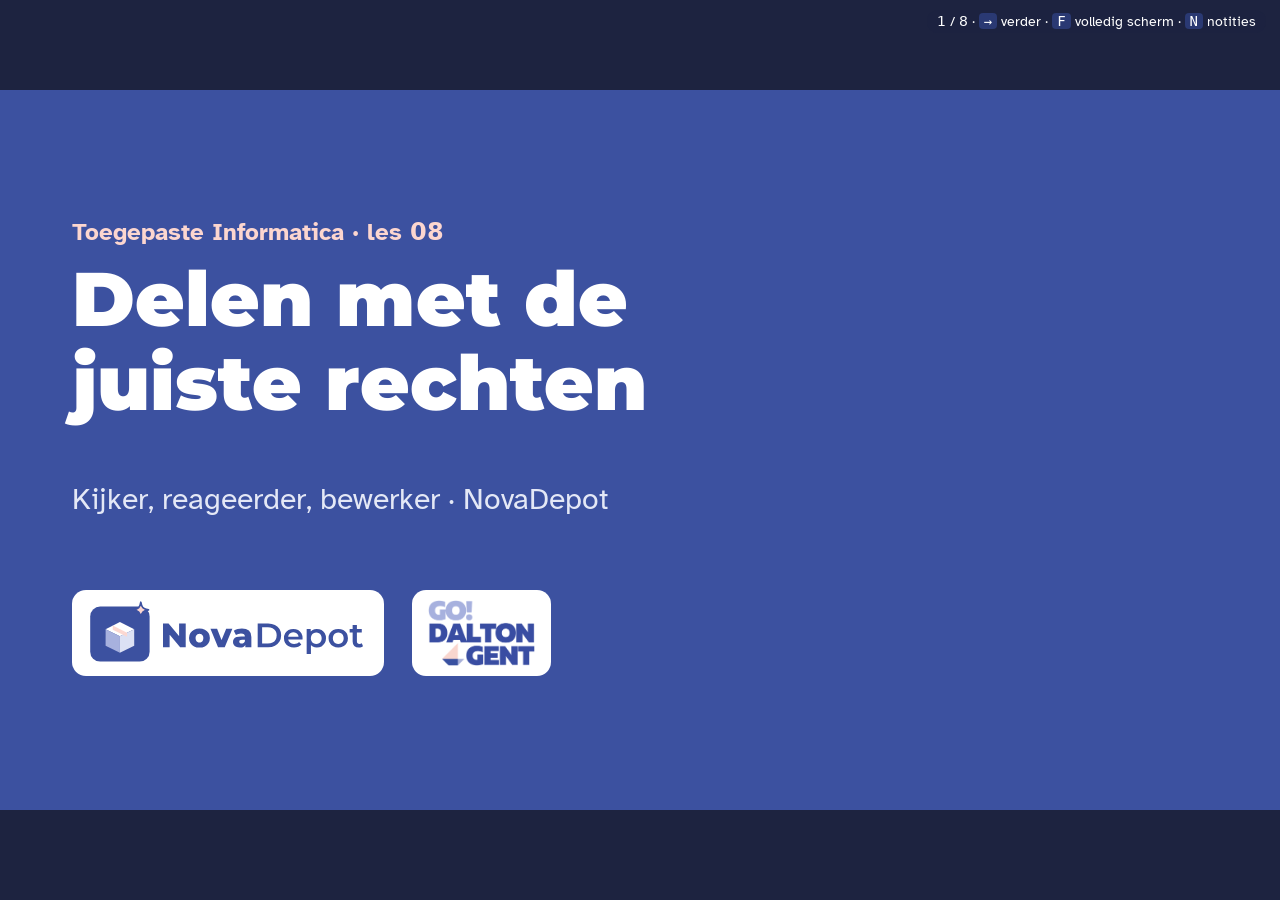
==== presentatie.html @ 06e73422 "Les 08 ORLO: Delen met de juiste rechten (tweede versie) Duo-test in zes stappen (klaarzetten, kijke" ====
<!DOCTYPE html>
<html lang="nl-BE">
<head>
  <meta charset="UTF-8">
  <meta name="viewport" content="width=device-width, initial-scale=1">
  <title>Delen met de juiste rechten · dia's · NovaDepot</title>
  <link rel="icon" href="assets/novadepot-icon.svg" type="image/svg+xml">
  <link rel="stylesheet" href="css/slides.css">
  <style>
    .mono { font-family: "Courier New", monospace; font-size: 25px; font-weight: 700; }
    .qhead { font-size: 30px; font-weight: 700; margin: 0 0 6px; }
    .qcol .opt { font-size: 25px; padding: 8px 16px; font-family: Arial, sans-serif; }
    .qcol .opt .n { width: 46px; height: 46px; font-size: 24px; font-family: "Montserrat", Arial, sans-serif; }
    .steps2 { columns: 2; column-gap: 40px; margin: 0; }
    .steps2 li { font-size: 25px; margin-bottom: 6px; break-inside: avoid; }
    .klok { font-size: 22px; color: #4D5573; }
    .compact .two { flex: 0 0 auto; }
    .compact .panel p { margin-bottom: 10px; }
    .compact .panel p:last-child { margin-bottom: 0; }
    .steps1 { margin: 0; padding-left: 1.2em; }
    .steps1 li { font-size: 27px; margin-bottom: 14px; }
    .steps1 li:last-child { margin-bottom: 0; }
    /* Drie rollen (dia 4) */
    .rollen { display: grid; grid-template-columns: repeat(3, 1fr); gap: 24px; margin-top: 4px; }
    .rol { background: #fff; border: 2px solid #D6D5CB; border-radius: 16px; padding: 22px 24px; min-height: 210px; }
    .rol b { display: block; font-family: "Montserrat", Arial, sans-serif; font-size: 32px; color: var(--navy-deep); margin-bottom: 4px; }
    .rol .vraag { font-size: 22px !important; color: var(--muted); margin: 0 0 12px; }
    .rol .mag { font-size: 27px !important; font-weight: 700; color: var(--ok); margin: 0; }
    /* De tabel met de rollen (dia 8) */
    .rechten { width: 100%; border-collapse: collapse; background: #fff; border: 4px solid var(--navy); }
    .rechten th, .rechten td { font-size: 27px; padding: 10px 18px; border-bottom: 2px solid var(--peri-soft); text-align: center; }
    .rechten th:first-child, .rechten td:first-child { text-align: left; }
    .rechten thead th { background: var(--peri-soft); color: var(--navy-deep); }
    .rechten .a { display: none; font-weight: 700; }
    .rechten .a.ja { color: var(--ok); }
    .rechten .a.nee { color: var(--warn); }
    .rechten .q { color: var(--muted); }
    .slide.revealed .rechten .a { display: inline; }
    .slide.revealed .rechten .q { display: none; }
  </style>
</head>
<body>
<div class="hud"><span id="counter"></span> · <kbd>→</kbd> verder · <kbd>F</kbd> volledig scherm · <kbd>N</kbd> notities</div>
<div class="deck"><div class="stage">

<!-- 1 -->
<section class="slide title">
  <p class="kicker" style="color:var(--blush)">Toegepaste Informatica · les 08</p>
  <h1>Delen met de<br>juiste rechten</h1>
  <p>Kijker, reageerder, bewerker · NovaDepot</p>
  <div class="logos"><img src="assets/novadepot-logo.svg" alt="NovaDepot"><img src="assets/dalton-gent-logo.png" alt="GO! Dalton Gent"></div>
  <template class="note"><p><strong>Lesstart (0–1').</strong> Laat de computers opstarten en aanmelden terwijl deze dia op het bord staat. Ga verder zodra de meesten aangemeld zijn.</p></template>
</section>

<!-- 2 -->
<section class="slide" data-answer>
  <p class="kicker">Lesstart · 3 minuten</p>
  <h2>Weet je het nog?</h2>
  <div class="qcol">
    <p class="qhead">Welke naam hoort in het klassement van de facturen?</p>
    <div class="opts">
      <div class="opt"><span class="n">A</span>05-10-2026 Factuur - Zuivelhoeve De Melkkan.docx</div>
      <div class="opt right"><span class="n">B</span>2026-0409 Factuur - Zuivelhoeve De Melkkan.docx</div>
      <div class="opt"><span class="n">C</span>Factuur - Zuivelhoeve De Melkkan 2026-0409.docx</div>
    </div>
  </div>
  <p class="answer">Het factuurnummer vooraan, dan de naam van les 06. Vandaag: wie mag in jouw documenten kijken?</p>
  <template class="note">
    <p><strong>Lesstart (3'), ophalen uit les 07.</strong> Iedereen antwoordt tegelijk met vingers: 1, 2 of 3 vingers voor A, B of C. Druk daarna op → voor het antwoord.</p>
    <p>Wie A kiest: <em>"Dat is de datum van de factuur. Wat was de sleutel bij facturen?"</em> Wie C kiest: <em>"Waar moet de sleutel staan, zodat Drive de volgorde maakt?"</em></p>
    <p>Begin met wat in deel 3 van les 07 het vaakst misliep, als dat iets anders was.</p>
  </template>
</section>

<!-- 3 -->
<section class="slide">
  <p class="kicker">Ik doe · dia 1 van 4</p>
  <h2>Wat kan je straks?</h2>
  <ul class="rules">
    <li>Je deelt een document als <strong>kijker</strong>, <strong>reageerder</strong> of <strong>bewerker</strong>.</li>
    <li>Je kiest de rol die iemand nodig heeft: <strong>zo weinig als nodig</strong>.</li>
    <li>Je zet een <strong>vorige versie</strong> terug als iemand iets wist.</li>
    <li>Je deelt je map NovaDepot met je leraar.</li>
  </ul>
  <p class="klok" style="margin-top:6px">Ik leg 6 minuten uit. Daarna test je met je buur, met de lespagina.</p>
  <template class="note"><p><strong>Ik doe, 0'30".</strong> Lesdoel voorlezen, niet toelichten. Zeg dat ze vandaag in duo werken: elk deelt de eigen Leveringsplanning met de buur.</p></template>
</section>

<!-- 4 -->
<section class="slide">
  <p class="kicker">Ik doe · dia 2 van 4</p>
  <h2>Drie rollen</h2>
  <div class="rollen">
    <div class="rol"><b>Kijker</b><p class="vraag">Wat mag een kijker?</p><p class="mag reveal-item">lezen</p></div>
    <div class="rol"><b>Reageerder</b><p class="vraag">Wat mag een reageerder?</p><p class="mag reveal-item">lezen<br>+ een reactie schrijven</p></div>
    <div class="rol"><b>Bewerker</b><p class="vraag">Wat mag een bewerker?</p><p class="mag reveal-item">lezen<br>+ een reactie schrijven<br>+ zelf veranderen, ook wissen</p></div>
  </div>
  <p class="reveal-item" style="margin-top:22px;font-size:28px"><strong>Geef zo weinig rechten als nodig.</strong> Moet iemand alleen lezen? Dan is het Kijker.</p>
  <template class="note">
    <p><strong>Ik doe, 1'30". Eerst laten voorspellen.</strong> Vraag per rol: <em>"Wat denk je dat een kijker mag?"</em> Druk dan op →. Zo ook voor de reageerder en de bewerker; de laatste klik toont de regel onderaan.</p>
    <p>Zeg: <em>"Straks test je het zelf, met je buur. Klopt wat je dacht?"</em> Deel 1 van het werkdocument is precies die test.</p>
    <p>Eén zin over het waarom: <em>"Een bewerker kan alles wissen, en het document ook met anderen delen. Daarom geef je die rol niet zomaar."</em></p>
  </template>
</section>

<!-- 5 -->
<section class="slide compact">
  <p class="kicker">Ik doe · dia 3 van 4 · demo</p>
  <h2>Delen</h2>
  <div class="panel">
    <ol class="steps1">
      <li>In je planning rechtsboven <span class="mono">Delen</span></li>
      <li>Naam van je buur › <span class="mono">Kijker</span> › <span class="mono">Verzenden</span></li>
      <li>Opnieuw <span class="mono">Delen</span>: onder <em>Algemene toegang</em> <span class="mono">Beperkt</span> › <span class="mono">Klaar</span></li>
    </ol>
  </div>
  <p class="reveal-item" style="color:#A0372A;margin-top:18px"><strong>Nooit <em>Iedereen met de link</em>:</strong> dan kan iedereen met de link je planning openen, ook buiten de school.</p>
  <template class="note">
    <p><strong>Ik doe, 2' — hardop denkend voordoen</strong> in je eigen Leveringsplanning (klaarzetten: zie README, stap 2).</p>
    <ol>
      <li>Klik rechtsboven op Delen. Zeg: <em>"Hier typ ik de naam van mijn buur. Ik kies in de lijst het juiste schoolaccount."</em></li>
      <li>Klik rechts op de rol: toon de keuzelijst Kijker, Reageerder, Bewerker. Kies Kijker. <em>"Ik klik nu op Verzenden."</em> Wil je met niemand delen, klik dan op Annuleren.</li>
      <li>Toon onder <em>Algemene toegang</em> de keuze Beperkt / Iedereen met de link. <em>"Beperkt: alleen wie ik toevoeg."</em></li>
    </ol>
    <p>Druk op → voor de waarschuwing. Zeg erbij waar de planning van je buur staat: in Drive, links <em>Gedeeld met mij</em>.</p>
  </template>
</section>

<!-- 6 -->
<section class="slide compact">
  <p class="kicker">Ik doe · dia 4 van 4 · demo</p>
  <h2>Een regel terug</h2>
  <div class="panel">
    <ol class="steps1">
      <li>Rechtsboven het <strong>klokje</strong> (<em>Laatste bewerking</em>)</li>
      <li>Rechts een <strong>eerdere versie</strong> kiezen: de regel staat er nog</li>
      <li><span class="mono">Deze versie herstellen</span> › <span class="mono">Herstellen</span></li>
    </ol>
  </div>
  <p class="reveal-item" style="color:var(--ok);margin-top:18px"><strong>Niets is echt weg.</strong> In de versiegeschiedenis staat elke vorige versie.</p>
  <template class="note">
    <p><strong>Ik doe, 1'30" — hardop denkend voordoen</strong> in je eigen Leveringsplanning.</p>
    <ol>
      <li>Selecteer de regel van 10.30 uur en druk op Delete. <em>"Stel: mijn buur heeft dit gedaan."</em></li>
      <li>Klik rechtsboven op het klokje. <em>"Hier staat elke versie, met wie ze maakte en wanneer."</em> Klik op de vorige versie: in het midden staat de regel er nog.</li>
      <li>Klik op Deze versie herstellen en dan op Herstellen. Toon dat de regel terug is.</li>
    </ol>
    <p>Druk op → voor de zin onderaan. <strong>Stap 3 (een reactie) doe je niet voor:</strong> de lespagina toont het met een schermafbeelding. Ga meteen door naar <em>Zo werk je verder</em>.</p>
  </template>
</section>

<!-- 7 -->
<section class="slide compact">
  <p class="kicker">Keuzewerktijd · 40 minuten</p>
  <h2>Zo werk je verder</h2>
  <div class="two" style="grid-template-columns: 1.6fr 1fr">
    <div>
      <ol class="steps2">
        <li>Klaarzetten <span class="klok">3'</span></li>
        <li>Kijker <span class="klok">8'</span></li>
        <li>Reageerder <span class="klok">6'</span></li>
        <li>Bewerker <span class="klok">9'</span></li>
        <li>Je map delen <span class="klok">7'</span></li>
        <li>Controleren en inleveren <span class="klok">7'</span></li>
      </ol>
    </div>
    <div class="panel navy">
      <p style="font-size:25px"><strong>Vast?</strong></p>
      <p style="font-size:26px">1. Theoriekaart<br>2. Hulp nodig?<br>3. Je buur &nbsp; 4. Ik</p>
      <p style="margin-top:14px;font-size:22px">Vink af in de <strong>checklist</strong>.</p>
    </div>
  </div>
  <p class="klok" style="margin-top:18px;font-size:25px">
    <strong>Alles staat in de opdracht in Google Classroom</strong> <em>Werkplek 3 — Delen met de juiste rechten</em>: de lespagina, je werkdocument, je Leveringsplanning en het e-mailadres van je leraar.
    Je levert je <strong>werkdocument</strong> en je <strong>planning</strong> in.<br>Adres: jonasdaltongent.github.io/Delen-NovaDepot/<!-- PAS AAN --></p>
  <template class="note">
    <p><strong>Keuzewerktijd, 40'.</strong> Laat deze dia staan zolang ze werken. De minuten per stap tellen samen op tot 40, inleveren inbegrepen.</p>
    <p>Eerste rondgang: heeft iedereen een buur (of een groepje van drie)? Delen ze met het juiste schoolaccount, en staat <em>Algemene toegang</em> op <em>Beperkt</em>?</p>
    <p>Tweede rondgang, rond stap 4: lukt het terugzetten? Laat uitleggen welke versie ze kiezen, en waarom. Rond stap 5: is de buur verwijderd, en is de map gedeeld met jou als kijker? Je krijgt dan een e-mail.</p>
    <p><strong>Vergeet niet</strong> het adres op deze dia aan te passen als de repository anders heet.</p>
  </template>
</section>

<!-- 8 -->
<section class="slide" data-answer>
  <p class="kicker">Afsluiten · laatste minuut</p>
  <h2>Wie mag wat?</h2>
  <table class="rechten">
    <thead><tr><th></th><th>lezen</th><th>reageren</th><th>veranderen</th></tr></thead>
    <tbody>
      <tr><td>Kijker</td><td><span class="q">?</span><span class="a ja">ja</span></td><td><span class="q">?</span><span class="a nee">nee</span></td><td><span class="q">?</span><span class="a nee">nee</span></td></tr>
      <tr><td>Reageerder</td><td><span class="q">?</span><span class="a ja">ja</span></td><td><span class="q">?</span><span class="a ja">ja</span></td><td><span class="q">?</span><span class="a nee">nee</span></td></tr>
      <tr><td>Bewerker</td><td><span class="q">?</span><span class="a ja">ja</span></td><td><span class="q">?</span><span class="a ja">ja</span></td><td><span class="q">?</span><span class="a ja">ja</span></td></tr>
    </tbody>
  </table>
  <p style="margin-top:24px">Volgende les: <strong>een veilig account</strong>. Hoe maak je een wachtwoord dat niemand raadt?</p>
  <template class="note">
    <p><strong>Afsluiting, laatste minuut van de keuzewerktijd.</strong> Laat de tabel mondeling invullen, rij per rij. Druk dan op → voor de antwoorden.</p>
    <p>Wie zegt dat een reageerder kan veranderen: <em>"Wat gebeurde er als je typte? Een voorstel, geen echte verandering."</em></p>
    <p>Zeg mondeling dat wie niet klaar is, toch inlevert, en dat de toegang van de buur eerst weg moet.</p>
    <p>Kijk na de les in je e-mail: van wie kreeg je de map NovaDepot? Daar zie je meteen of het klassement van les 07 klopt.</p>
  </template>
</section>

</div></div>
<div class="notes" id="notes"></div>
<script src="js/slides.js"></script>
</body>
</html>
---- css/slides.css ----
/* Klassikale dia's · NovaDepot · Les 08 Delen met de juiste rechten — beamer, 16:9 */
@font-face { font-family: "Atkinson"; src: url("../assets/fonts/atkinson-regular.woff2") format("woff2"); font-weight: 400; }
@font-face { font-family: "Atkinson"; src: url("../assets/fonts/atkinson-bold.woff2") format("woff2"); font-weight: 700; }
/* Atkinson tekent de nul met een schuine streep (lijkt op Ø). Cijfers daarom uit een systeemlettertype. */
@font-face { font-family: "Atkinson"; src: local("Segoe UI"), local("SegoeUI"), local("Arial"), local("Helvetica"), local("DejaVu Sans"); font-weight: 400; unicode-range: U+0030-0039; }
@font-face { font-family: "Atkinson"; src: local("Segoe UI Bold"), local("SegoeUI-Bold"), local("Arial Bold"), local("Arial-BoldMT"), local("Helvetica Bold"), local("DejaVu Sans Bold"); font-weight: 700; unicode-range: U+0030-0039; }
@font-face { font-family: "Atkinson"; src: local("Segoe UI"), local("Arial"), local("Helvetica"), local("Roboto"); font-weight: 400; unicode-range: U+0030-0039; }
@font-face { font-family: "Atkinson"; src: local("Segoe UI Bold"), local("Arial Bold"), local("Arial-BoldMT"), local("Roboto Bold"); font-weight: 700; unicode-range: U+0030-0039; }
@font-face { font-family: "Montserrat"; src: url("../assets/fonts/montserrat-heavy.woff2") format("woff2"); font-weight: 700 900; }

:root { --navy:#3C51A0; --navy-deep:#2A3973; --peri:#A7B1DE; --peri-soft:#E4E8F6; --blush:#FCD6CF; --blush-soft:#FEF0EC; --sand:#EDECE4; --ink:#1D2340; --muted:#4D5573; --ok:#1F7A55; --ok-soft:#E3F3EB; --warn:#A0372A; }
* { box-sizing: border-box; }
html, body { margin: 0; height: 100%; background: #1D2340; font-family: "Atkinson", Verdana, sans-serif; color: var(--ink); overflow: hidden; }

/* place-content: center houdt het podium ook in het midden als het scherm kleiner is dan 1280x720;
   zonder viel dan rechts of onderaan een strook van de dia weg */
.deck { position: absolute; inset: 0; display: grid; place-items: center; place-content: center; }
.stage { width: 1280px; height: 720px; position: relative; transform-origin: center center; }
.slide { position: absolute; inset: 0; background: var(--sand); display: none; padding: 56px 72px 64px; flex-direction: column; }
.slide.active { display: flex; }
.slide h1, .slide h2 { font-family: "Montserrat", Arial, sans-serif; color: var(--navy-deep); margin: 0 0 24px; line-height: 1.1; }
.slide h1 { font-size: 64px; font-weight: 900; }
.slide h2 { font-size: 44px; font-weight: 800; }
.slide p, .slide li { font-size: 30px; line-height: 1.4; }
.slide ul, .slide ol { margin: 0; padding-left: 1.2em; }
.slide li { margin-bottom: 10px; }
.kicker { font-weight: 700; color: var(--navy); font-size: 24px !important; margin: 0 0 8px; }
.foot { position: absolute; left: 72px; right: 72px; bottom: 22px; display: flex; justify-content: space-between; align-items: center; font-size: 16px; color: var(--muted); }
.foot img { height: 30px; }
.slide.title { background: var(--navy); color: #fff; justify-content: center; }
.slide.title h1 { color: #fff; font-size: 76px; }
.slide.title p { color: var(--peri-soft); }
.slide.title .logos { display: flex; gap: 28px; align-items: center; margin-top: 40px; }
.slide.title .logos img { background: #fff; border-radius: 14px; padding: 10px 16px; height: 86px; }
.slide.title .sail { position: absolute; right: 90px; bottom: 90px; width: 260px; }

.two { display: grid; grid-template-columns: 1fr 1fr; gap: 36px; flex: 1; min-height: 0; }
.panel { background: #fff; border-radius: 16px; padding: 24px 28px; border: 2px solid #D6D5CB; }
.panel.navy { background: var(--navy); color: #fff; border-color: var(--navy); }
.tag { display: inline-block; font-family: "Montserrat", Arial, sans-serif; font-weight: 900; font-size: 28px; background: var(--navy); color: #fff; border-radius: 10px; padding: 2px 14px; margin-bottom: 12px; }

/* nagemaakte documenten */
.paper { background: #fff; border: 1px solid #C9C8BE; box-shadow: 0 8px 24px rgba(29,35,64,.15); padding: 26px 30px; font-family: Arial, sans-serif; font-size: 20px; line-height: 1.5; height: 100%; overflow: hidden; }
.paper p { font-size: 20px; margin: 0; line-height: 1.5; }
.paper .gap { height: 14px; }
.pil { color: var(--navy); font-weight: 700; }
.dot { color: var(--navy); font-weight: 700; }
.bad-label, .good-label { font-weight: 700; font-size: 22px; margin-bottom: 8px; }
.bad-label { color: var(--warn); }
.good-label { color: var(--ok); }

/* vragen met onthulling */
.opts { display: grid; gap: 14px; margin-top: 10px; }
.opt { display: flex; align-items: center; gap: 18px; background: #fff; border: 3px solid #D6D5CB; border-radius: 14px; padding: 12px 20px; font-size: 30px; }
.opt .n { font-family: "Montserrat", Arial, sans-serif; font-weight: 900; width: 54px; height: 54px; border-radius: 50%; display: grid; place-items: center; background: var(--peri-soft); color: var(--navy); flex-shrink: 0; }
.slide.revealed .opt.right { border-color: var(--ok); background: var(--ok-soft); }
.slide.revealed .opt.right .n { background: var(--ok); color: #fff; }
.answer { display: none; margin-top: 18px; font-size: 26px; font-weight: 700; color: var(--ok); }
.slide.revealed .answer { display: block; }
.hand { font-size: 24px !important; color: var(--muted); }

.reveal-item { visibility: hidden; }
.reveal-item.shown { visibility: visible; }

.rules { counter-reset: r; list-style: none; padding: 0 !important; }
.rules li { counter-increment: r; position: relative; padding-left: 78px; min-height: 60px; margin-bottom: 18px; }
.rules li::before { content: counter(r); position: absolute; left: 0; top: -2px; width: 56px; height: 56px; border-radius: 50%; background: var(--navy); color: #fff; font-family: "Montserrat", Arial, sans-serif; font-weight: 900; font-size: 28px; display: grid; place-items: center; }

.style-table { width: 100%; border-collapse: collapse; background: #fff; border: 4px solid var(--navy); }
.style-table th, .style-table td { text-align: left; font-size: 27px; padding: 10px 18px; border-bottom: 2px solid var(--peri-soft); }
.style-table th { background: var(--peri-soft); color: var(--navy-deep); width: 36%; }

.toolbar { display: flex; flex-wrap: wrap; gap: 10px; align-items: center; background: #EEF1FA; border: 2px solid #C7CDE6; border-radius: 40px; padding: 12px 18px; font-family: Arial, sans-serif; font-size: 26px; }
.toolbar span { background: #fff; border: 2px solid #D5D9EA; border-radius: 8px; padding: 4px 12px; }

.help-row { display: flex; gap: 16px; margin-top: 18px; }
.help-row div { flex: 1; background: #fff; border-radius: 14px; padding: 14px 16px; font-size: 24px; font-weight: 700; text-align: center; border: 2px solid var(--peri); }
.help-row b { display: block; font-family: "Montserrat", Arial, sans-serif; font-size: 34px; color: var(--navy); }

/* sprekersnotities */
.notes { display: none; position: fixed; left: 0; right: 0; bottom: 0; max-height: 38vh; overflow: auto; background: #fff; border-top: 5px solid var(--blush); padding: 14px 22px; font-size: 17px; line-height: 1.5; z-index: 5; }
body.show-notes .notes { display: block; }
.notes h3 { margin: 0 0 6px; font-family: "Montserrat", Arial, sans-serif; color: var(--navy-deep); font-size: 16px; }
.hud { position: fixed; top: 10px; right: 14px; color: #fff; background: rgba(29,35,64,.75); padding: 3px 10px; border-radius: 99px; font-size: 14px; z-index: 6; }
.hud kbd { background: #2A3973; border-radius: 4px; padding: 0 5px; color: #fff; }
body.show-notes .hud, body:fullscreen .hud { display: none; }
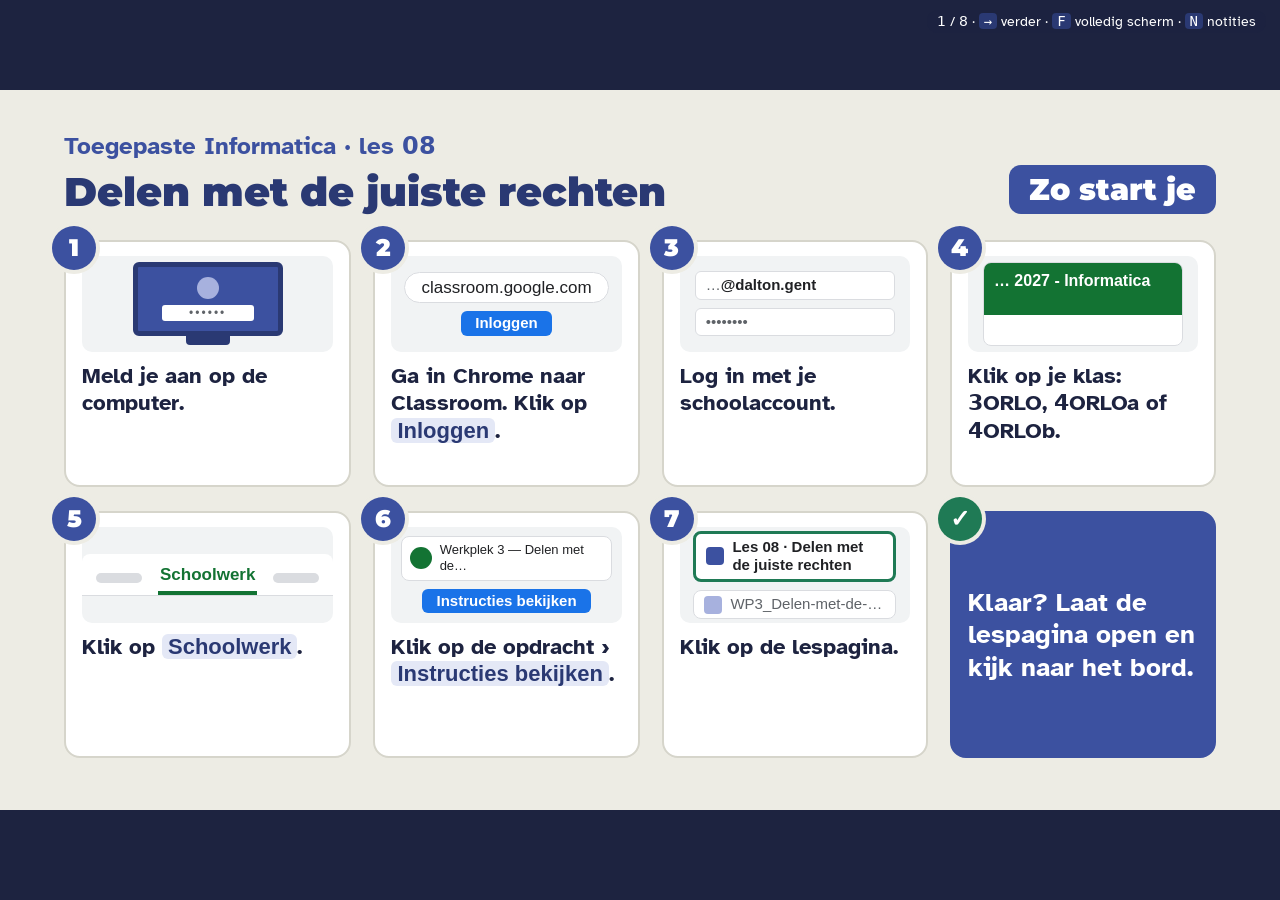
==== commit 9c686034: "Vaste startdia "Zo start je" en startpagina in beelden Dia 1 toont nu de weg naar de opdracht (aanme" ====
--- a/presentatie.html
+++ b/presentatie.html
@@ -43,13 +43,30 @@
 <div class="hud"><span id="counter"></span> · <kbd>→</kbd> verder · <kbd>F</kbd> volledig scherm · <kbd>N</kbd> notities</div>
 <div class="deck"><div class="stage">
 
-<!-- 1 -->
-<section class="slide title">
-  <p class="kicker" style="color:var(--blush)">Toegepaste Informatica · les 08</p>
-  <h1>Delen met de<br>juiste rechten</h1>
-  <p>Kijker, reageerder, bewerker · NovaDepot</p>
-  <div class="logos"><img src="assets/novadepot-logo.svg" alt="NovaDepot"><img src="assets/dalton-gent-logo.png" alt="GO! Dalton Gent"></div>
-  <template class="note"><p><strong>Lesstart (0–1').</strong> Laat de computers opstarten en aanmelden terwijl deze dia op het bord staat. Ga verder zodra de meesten aangemeld zijn.</p></template>
+<!-- 1 · vaste startdia -->
+<section class="slide start">
+  <div class="start-kop">
+    <div>
+      <p class="kicker">Toegepaste Informatica · les 08</p>
+      <h1>Delen met de juiste rechten</h1>
+    </div>
+    <span class="start-zo">Zo start je</span>
+  </div>
+  <ol class="startroute">
+    <li><div class="sr-beeld"><div class="pc-scherm"><span class="pc-avatar"></span><span class="pc-veld">••••••</span></div><div class="pc-voet"></div></div><span class="sr-tekst">Meld je aan op de computer.</span></li>
+    <li><div class="sr-beeld"><span class="url-balk">classroom.google.com</span><span class="url-knop">Inloggen</span></div><span class="sr-tekst">Ga in Chrome naar Classroom. Klik op <span class="knop">Inloggen</span>.</span></li>
+    <li><div class="sr-beeld"><span class="login-veld">…<b>@dalton.gent</b></span><span class="login-veld">••••••••</span></div><span class="sr-tekst">Log in met je schoolaccount.</span></li>
+    <li><div class="sr-beeld"><div class="lesgroep"><span class="lesgroep-kop">… 2027 - Informatica</span></div></div><span class="sr-tekst">Klik op je klas: 3ORLO, 4ORLOa of 4ORLOb.</span></li>
+    <li><div class="sr-beeld"><div class="tabs"><span class="tab-grijs"></span><span class="tab-aan">Schoolwerk</span><span class="tab-grijs"></span></div></div><span class="sr-tekst">Klik op <span class="knop">Schoolwerk</span>.</span></li>
+    <li><div class="sr-beeld"><span class="opdr-rij"><span class="opdr-ic"></span>Werkplek 3 — Delen met de…</span><span class="opdr-link">Instructies bekijken</span></div><span class="sr-tekst">Klik op de opdracht › <span class="knop">Instructies bekijken</span>.</span></li>
+    <li><div class="sr-beeld"><span class="bijl-chip aan"><span class="bijl-ic"></span>Les 08 · Delen met de juiste rechten</span><span class="bijl-chip"><span class="bijl-ic"></span>WP3_Delen-met-de-…</span></div><span class="sr-tekst">Klik op de lespagina.</span></li>
+    <li class="klaar">Klaar? Laat de lespagina open en kijk naar het bord.</li>
+  </ol>
+  <template class="note">
+    <p><strong>Lesstart (0–2'). De vaste startdia</strong> (sinds 09-10-2026, elke les dezelfde, voor alle klassen). Laat ze op het bord staan terwijl de leerlingen aanmelden.</p>
+    <p>Het <strong>wachtwoord van de computers</strong> staat niet op de dia: de dia's staan openbaar online. Zeg het, of schrijf het op het bord.</p>
+    <p>Ga verder als de meesten de lespagina open hebben.</p>
+  </template>
 </section>
 
 <!-- 2 -->
--- a/css/slides.css
+++ b/css/slides.css
@@ -77,6 +77,49 @@
 .help-row div { flex: 1; background: #fff; border-radius: 14px; padding: 14px 16px; font-size: 24px; font-weight: 700; text-align: center; border: 2px solid var(--peri); }
 .help-row b { display: block; font-family: "Montserrat", Arial, sans-serif; font-size: 34px; color: var(--navy); }
 
+/* ---------- Vaste startdia "Zo start je" (dia 1, sinds 09-10-2026, _afspraken/presentatie.md) ----------
+   Zeven tegels met een tekening (HTML en CSS) en een achtste "Klaar?". Alleen de lestitel, de
+   lesgroep en de titel van de opdracht veranderen per les. Geen wachtwoord op de dia: ze is openbaar. */
+.slide.start { padding: 40px 64px 52px; }
+.start-kop { display: flex; align-items: flex-end; justify-content: space-between; gap: 28px; margin-bottom: 26px; }
+.start-kop .kicker { margin: 0 0 6px; }
+.start-kop h1 { font-size: 40px; margin: 0; }
+.start-zo { font-family: "Montserrat", Arial, sans-serif; font-weight: 900; font-size: 30px; color: #fff; background: var(--navy); border-radius: 12px; padding: 6px 20px; white-space: nowrap; }
+.startroute { list-style: none; counter-reset: sr; margin: 0; padding: 0 !important; display: grid; grid-template-columns: repeat(4, 1fr); grid-auto-rows: 1fr; gap: 24px 22px; flex: 1; min-height: 0; }
+.startroute li { counter-increment: sr; position: relative; margin: 0; background: #fff; border: 2px solid #D6D5CB; border-radius: 16px; padding: 14px 16px 12px; display: flex; flex-direction: column; gap: 10px; font-size: 22px; line-height: 1.25; font-weight: 700; }
+.startroute li::before { content: counter(sr); position: absolute; top: -16px; left: -14px; width: 44px; height: 44px; border-radius: 50%; background: var(--navy); color: #fff; font-family: "Montserrat", Arial, sans-serif; font-weight: 900; font-size: 24px; display: grid; place-items: center; box-shadow: 0 0 0 4px var(--sand); }
+.startroute li.klaar { background: var(--navy); border-color: var(--navy); color: #fff; justify-content: center; font-size: 26px; }
+.startroute li.klaar::before { content: "✓"; background: var(--ok); }
+.sr-tekst { display: block; }
+.startroute .knop { font-family: Arial, sans-serif; background: var(--peri-soft); color: var(--navy-deep); border-radius: 6px; padding: 0 6px; white-space: nowrap; }
+.sr-beeld { height: 96px; flex-shrink: 0; border-radius: 10px; background: #F1F3F4; display: flex; flex-direction: column; align-items: center; justify-content: center; gap: 8px; overflow: hidden; font-family: Arial, sans-serif; font-weight: 400; }
+/* 1 · de computer */
+.pc-scherm { width: 150px; height: 74px; border: 5px solid var(--navy-deep); border-radius: 6px; background: var(--navy); display: flex; flex-direction: column; align-items: center; justify-content: center; gap: 6px; }
+.pc-avatar { width: 22px; height: 22px; border-radius: 50%; background: var(--peri); }
+.pc-veld { width: 92px; height: 16px; border-radius: 3px; background: #fff; color: #5F6368; font-size: 12px; line-height: 16px; text-align: center; letter-spacing: 2px; }
+.pc-voet { width: 44px; height: 9px; margin-top: -8px; background: var(--navy-deep); border-radius: 0 0 4px 4px; }
+/* 2 · de adresbalk */
+.url-balk { background: #fff; border: 1px solid #DADCE0; border-radius: 99px; padding: 4px 16px; font-size: 17px; color: #202124; }
+.url-knop, .opdr-link { background: #1A73E8; color: #fff; border-radius: 6px; padding: 3px 14px; font-size: 15px; font-weight: 700; }
+/* 3 · aanmelden */
+.login-veld { width: 200px; background: #fff; border: 1px solid #DADCE0; border-radius: 6px; padding: 4px 10px; font-size: 15px; color: #5F6368; }
+.login-veld b { color: #202124; }
+/* 4 · de lesgroep */
+.lesgroep { width: 200px; height: 84px; border-radius: 8px; background: #fff; border: 1px solid #DADCE0; overflow: hidden; }
+.lesgroep-kop { display: block; height: 52px; background: #137333; color: #fff; font-size: 16px; font-weight: 700; padding: 8px 10px; }
+/* 5 · de tabbladen */
+.tabs { display: flex; align-items: flex-end; gap: 16px; background: #fff; border-bottom: 1px solid #DADCE0; padding: 10px 14px 0; border-radius: 8px 8px 0 0; }
+.tab-grijs { width: 46px; height: 10px; margin-bottom: 12px; border-radius: 5px; background: #DADCE0; }
+.tab-aan { font-size: 17px; font-weight: 700; color: #137333; border-bottom: 4px solid #137333; padding: 0 2px 6px; }
+/* 6 · de opdracht */
+.opdr-rij { display: flex; align-items: center; gap: 8px; width: 92%; background: #fff; border: 1px solid #DADCE0; border-radius: 8px; padding: 5px 8px; font-size: 13px; color: #202124; }
+.opdr-ic { width: 22px; height: 22px; flex-shrink: 0; border-radius: 50%; background: #137333; }
+/* 7 · de bijlagen */
+.bijl-chip { width: 88%; display: flex; align-items: center; gap: 8px; background: #fff; border: 1px solid #DADCE0; border-radius: 8px; padding: 4px 10px; font-size: 15px; color: #5F6368; }
+.bijl-chip.aan { border: 3px solid var(--ok); color: #202124; font-weight: 700; }
+.bijl-ic { width: 18px; height: 18px; flex-shrink: 0; border-radius: 4px; background: var(--peri); }
+.bijl-chip.aan .bijl-ic { background: var(--navy); }
+
 /* sprekersnotities */
 .notes { display: none; position: fixed; left: 0; right: 0; bottom: 0; max-height: 38vh; overflow: auto; background: #fff; border-top: 5px solid var(--blush); padding: 14px 22px; font-size: 17px; line-height: 1.5; z-index: 5; }
 body.show-notes .notes { display: block; }
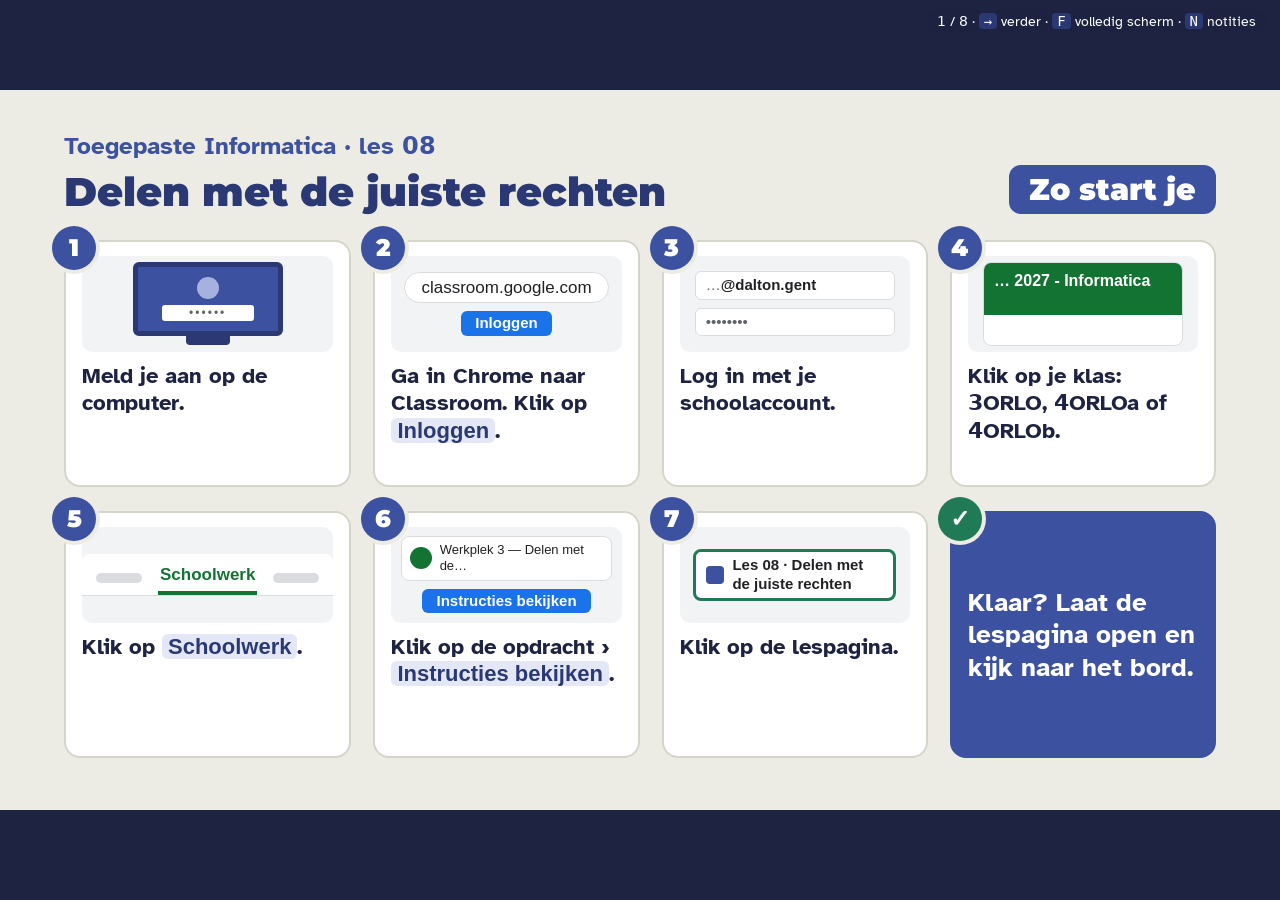
==== commit 53094734: "Startpagina en dia 1: de opdracht zoals de leerling ze ziet Getest met een leerlingaccount (09-10-20" ====
--- a/presentatie.html
+++ b/presentatie.html
@@ -59,7 +59,7 @@
     <li><div class="sr-beeld"><div class="lesgroep"><span class="lesgroep-kop">… 2027 - Informatica</span></div></div><span class="sr-tekst">Klik op je klas: 3ORLO, 4ORLOa of 4ORLOb.</span></li>
     <li><div class="sr-beeld"><div class="tabs"><span class="tab-grijs"></span><span class="tab-aan">Schoolwerk</span><span class="tab-grijs"></span></div></div><span class="sr-tekst">Klik op <span class="knop">Schoolwerk</span>.</span></li>
     <li><div class="sr-beeld"><span class="opdr-rij"><span class="opdr-ic"></span>Werkplek 3 — Delen met de…</span><span class="opdr-link">Instructies bekijken</span></div><span class="sr-tekst">Klik op de opdracht › <span class="knop">Instructies bekijken</span>.</span></li>
-    <li><div class="sr-beeld"><span class="bijl-chip aan"><span class="bijl-ic"></span>Les 08 · Delen met de juiste rechten</span><span class="bijl-chip"><span class="bijl-ic"></span>WP3_Delen-met-de-…</span></div><span class="sr-tekst">Klik op de lespagina.</span></li>
+    <li><div class="sr-beeld"><span class="bijl-chip aan"><span class="bijl-ic"></span>Les 08 · Delen met de juiste rechten</span></div><span class="sr-tekst">Klik op de lespagina.</span></li>
     <li class="klaar">Klaar? Laat de lespagina open en kijk naar het bord.</li>
   </ol>
   <template class="note">
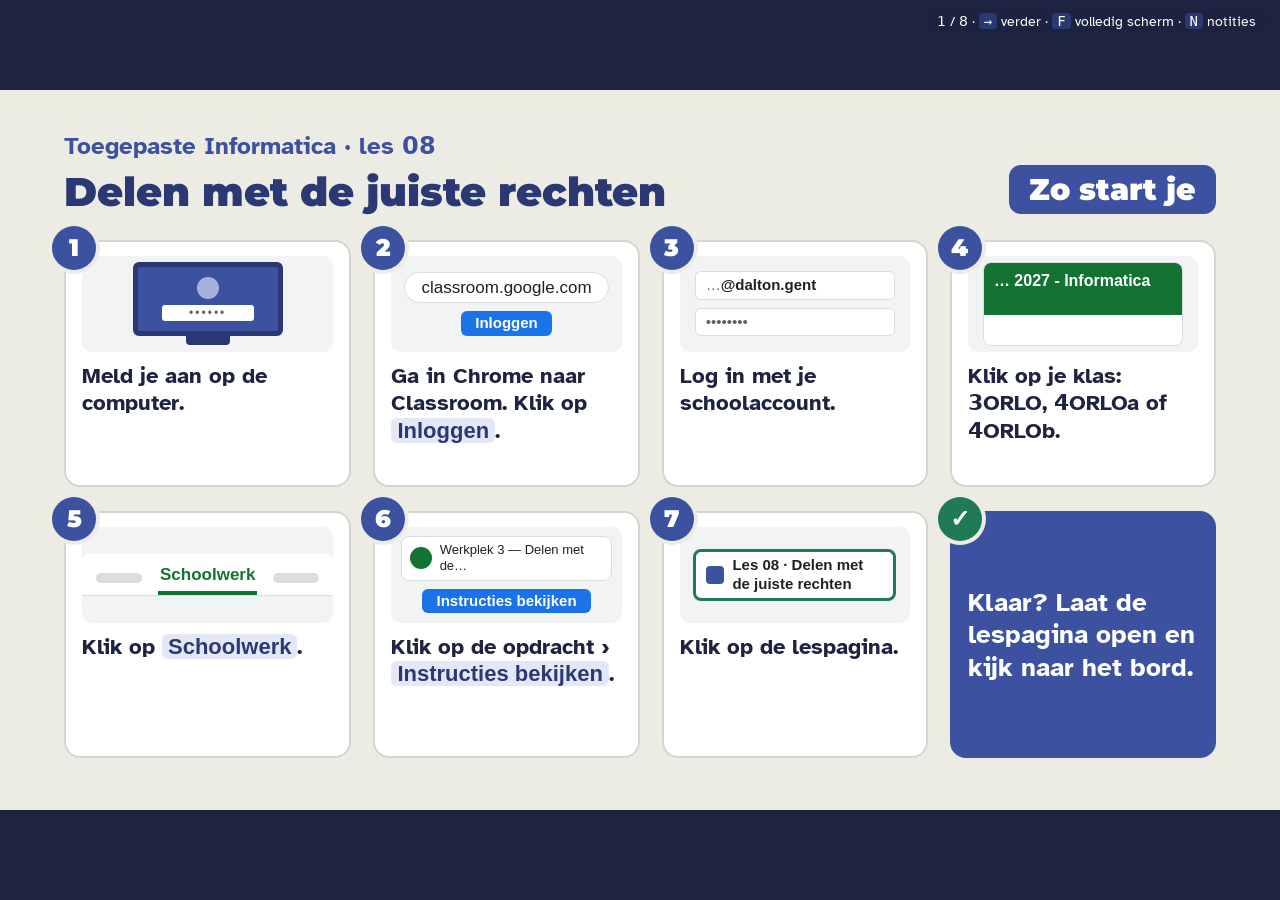
==== commit 80749019: "Mascotte Dalton op de vaste plaatsen; titel begint met Lespagina Lespagina: welkom naast de titel, h" ====
--- a/presentatie.html
+++ b/presentatie.html
@@ -70,7 +70,8 @@
 </section>
 
 <!-- 2 -->
-<section class="slide" data-answer>
+<section class="slide met-mascotte" data-answer>
+  <img class="mascotte" src="assets/mascotte/dalton_denken.webp" alt="" width="240" height="240">
   <p class="kicker">Lesstart · 3 minuten</p>
   <h2>Weet je het nog?</h2>
   <div class="qcol">
@@ -90,7 +91,8 @@
 </section>
 
 <!-- 3 -->
-<section class="slide">
+<section class="slide met-mascotte">
+  <img class="mascotte" src="assets/mascotte/dalton_wijzen_links.webp" alt="" width="240" height="240">
   <p class="kicker">Ik doe · dia 1 van 4</p>
   <h2>Wat kan je straks?</h2>
   <ul class="rules">
@@ -121,7 +123,8 @@
 </section>
 
 <!-- 5 -->
-<section class="slide compact">
+<section class="slide compact met-mascotte">
+  <img class="mascotte" src="assets/mascotte/dalton_letop.webp" alt="" width="240" height="240">
   <p class="kicker">Ik doe · dia 3 van 4 · demo</p>
   <h2>Delen</h2>
   <div class="panel">
@@ -167,12 +170,13 @@
 </section>
 
 <!-- 7 -->
-<section class="slide compact">
+<section class="slide compact met-mascotte">
+  <img class="mascotte" src="assets/mascotte/dalton_laptop.webp" alt="" width="240" height="240">
   <p class="kicker">Keuzewerktijd · 40 minuten</p>
   <h2>Zo werk je verder</h2>
   <div class="two" style="grid-template-columns: 1.6fr 1fr">
     <div>
-      <ol class="steps2">
+      <ol class="steps1">
         <li>Klaarzetten <span class="klok">3'</span></li>
         <li>Kijker <span class="klok">8'</span></li>
         <li>Reageerder <span class="klok">6'</span></li>
@@ -199,7 +203,8 @@
 </section>
 
 <!-- 8 -->
-<section class="slide" data-answer>
+<section class="slide met-mascotte" data-answer>
+  <img class="mascotte" src="assets/mascotte/dalton_hulp.webp" alt="" width="240" height="240">
   <p class="kicker">Afsluiten · laatste minuut</p>
   <h2>Wie mag wat?</h2>
   <table class="rechten">
--- a/css/slides.css
+++ b/css/slides.css
@@ -120,6 +120,11 @@
 .bijl-ic { width: 18px; height: 18px; flex-shrink: 0; border-radius: 4px; background: var(--peri); }
 .bijl-chip.aan .bijl-ic { background: var(--navy); }
 
+/* ---------- Mascotte (sinds 10-10-2026, _afspraken/vormgeving-en-techniek.md) ----------
+   Rechtsonder; .met-mascotte houdt de tekst links ervan. Versiering, dus alt="". Nooit op dia 1. */
+.slide.met-mascotte { padding-right: 300px; }
+.slide .mascotte { position: absolute; right: 40px; bottom: 24px; width: 240px; height: 240px; pointer-events: none; }
+
 /* sprekersnotities */
 .notes { display: none; position: fixed; left: 0; right: 0; bottom: 0; max-height: 38vh; overflow: auto; background: #fff; border-top: 5px solid var(--blush); padding: 14px 22px; font-size: 17px; line-height: 1.5; z-index: 5; }
 body.show-notes .notes { display: block; }
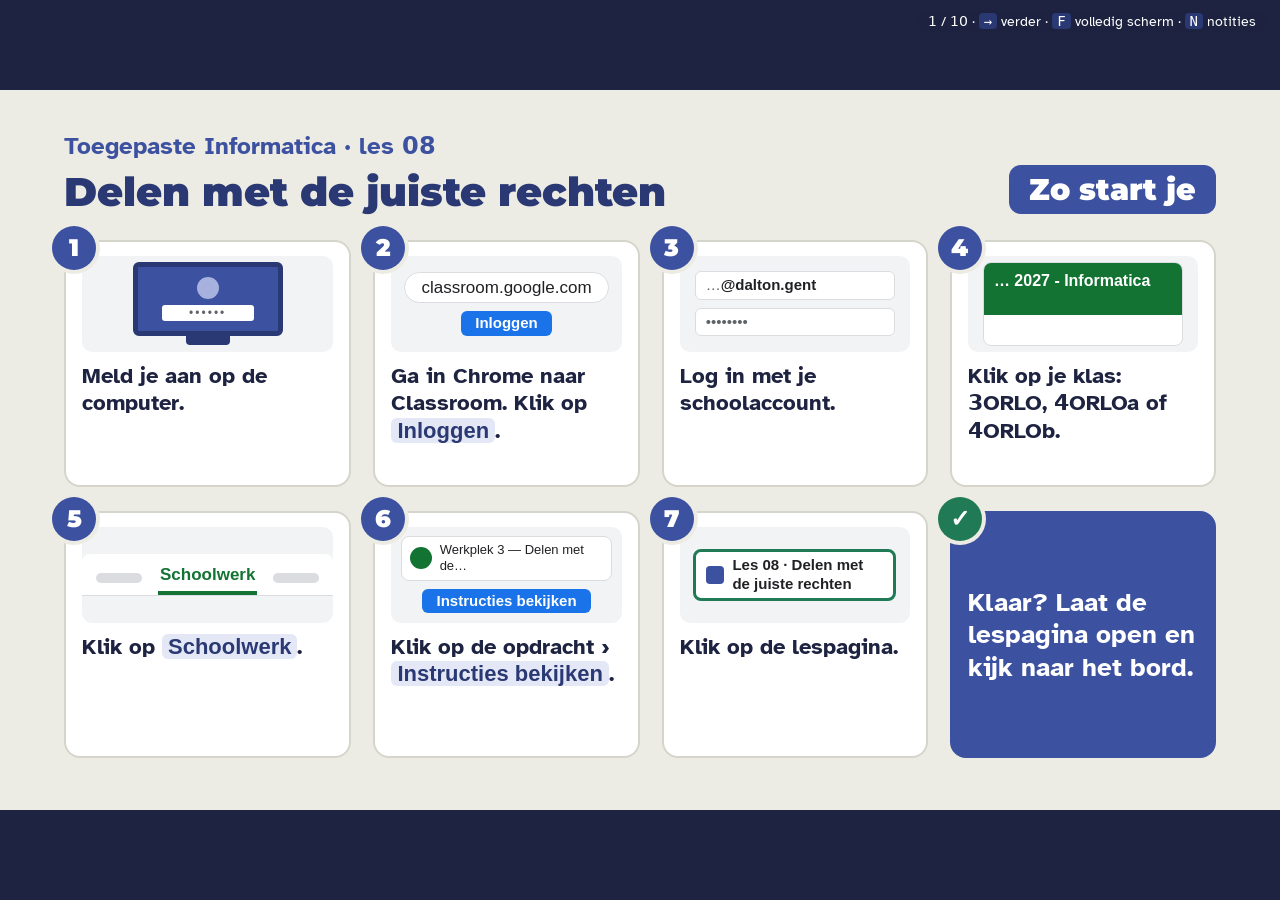
==== commit 16b2db93: "Stap voor stap / Kort: kleine stapjes met een beeld, controledia en kloktijden Elke handeling op de " ====
--- a/presentatie.html
+++ b/presentatie.html
@@ -169,25 +169,63 @@
   </template>
 </section>
 
-<!-- 7 -->
+<!-- 7 · controle (sinds 11-10-2026) -->
+<section class="slide" data-answer>
+  <p class="kicker">Controle · iedereen antwoordt</p>
+  <h2>Welke rol kies je?</h2>
+  <div class="qcol">
+    <p class="qhead">Je buur mag in je planning een vraag stellen. Veranderen mag niet.</p>
+    <div class="opts">
+      <div class="opt"><span class="n">A</span>Kijker</div>
+      <div class="opt right"><span class="n">B</span>Reageerder</div>
+      <div class="opt"><span class="n">C</span>Bewerker</div>
+    </div>
+  </div>
+  <p class="answer">Reageerder: lezen en een reactie schrijven. Een bewerker kan ook wissen.</p>
+  <template class="note">
+    <p><strong>Controle (1'). Iedereen antwoordt tegelijk</strong>: 1, 2 of 3 vingers voor A, B of C. Kijk rond en onthoud wie A of C toont.</p>
+    <p>Wie A kiest: <em>"Kan een kijker een vraag stellen?"</em> Wie C kiest: <em>"Wat kan een bewerker nog meer? Wil je dat?"</em></p>
+    <p>Druk op → voor het antwoord. Wie fout had, komt zo meteen 3 tot 5 minuten bij je.</p>
+  </template>
+</section>
+
+<!-- 8 · samen stap 1 (sinds 11-10-2026) -->
+<section class="slide">
+  <p class="kicker">Samen · 3 minuten</p>
+  <h2>Iedereen doet stap 1</h2>
+  <div class="panel">
+    <ol class="steps1">
+      <li>Open de lespagina. Klik op <strong>Stap 1 · Klaarzetten</strong>.</li>
+      <li>Doe wat er staat. Ik kijk mee.</li>
+      <li>Klaar? Steek je <strong>duim</strong> op.</li>
+    </ol>
+  </div>
+  <template class="note">
+    <p><strong>Samen (3').</strong> Iedereen doet stap 1 tegelijk. Loop rond en kijk naar de schermen: werkdocument open, naam in de titel, Leveringsplanning open?</p>
+    <p>Duim op bij de meesten: ga naar de volgende dia. Wie op de controlevraag fout had of hier vastloopt, blijft 3 tot 5 minuten bij je aan de instructietafel. De rest begint aan stap 2.</p>
+    <p><strong>Nieuw op de lespagina</strong> (sinds 11-10-2026): bovenaan elke stap staat <em>Stap voor stap</em> / <em>Kort</em>. Zeg één zin: <em>"Weet je niet hoe het moet? Laat Stap voor stap aan, dan zie je elk klein stapje met een beeld. Kan je het al? Kies Kort."</em></p>
+  </template>
+</section>
+
+<!-- 9 -->
 <section class="slide compact met-mascotte">
   <img class="mascotte" src="assets/mascotte/dalton_laptop.webp" alt="" width="240" height="240">
-  <p class="kicker">Keuzewerktijd · 40 minuten</p>
+  <p class="kicker">Keuzewerktijd · <span class="eindtijd">40 minuten</span></p>
   <h2>Zo werk je verder</h2>
   <div class="two" style="grid-template-columns: 1.6fr 1fr">
     <div>
-      <ol class="steps1">
-        <li>Klaarzetten <span class="klok">3'</span></li>
-        <li>Kijker <span class="klok">8'</span></li>
-        <li>Reageerder <span class="klok">6'</span></li>
-        <li>Bewerker <span class="klok">9'</span></li>
-        <li>Je map delen <span class="klok">7'</span></li>
-        <li>Controleren en inleveren <span class="klok">7'</span></li>
+      <ol class="steps1 kloklijst" data-lesmomenten="2026-10-14/9.15/10.05/3ORLO/2;2026-10-14/10.25/11.15/4ORLOb/3;2026-10-15/13.45/14.35/4ORLOa/7" data-beltijden="8.25-9.15 9.15-10.05 10.25-11.15 11.15-12.05 12.05-12.55 13.45-14.35 14.35-15.25 15.25-16.15 16.15-17.05">
+        <li data-min="3" data-samen>Klaarzetten <span class="klok tijd">samen &#10003;</span></li>
+        <li data-min="8">Kijker <span class="klok tijd">8'</span></li>
+        <li data-min="6">Reageerder <span class="klok tijd">6'</span></li>
+        <li data-min="9">Bewerker <span class="klok tijd">9'</span></li>
+        <li data-min="7">Je map delen <span class="klok tijd">7'</span></li>
+        <li data-min="7">Controleren en inleveren <span class="klok tijd">7'</span></li>
       </ol>
     </div>
     <div class="panel navy">
       <p style="font-size:25px"><strong>Vast?</strong></p>
-      <p style="font-size:26px">1. Theoriekaart<br>2. Hulp nodig?<br>3. Je buur &nbsp; 4. Ik</p>
+      <p style="font-size:26px">1. <em>Toon stapjes</em><br>2. Je buur<br>3. Ik</p>
       <p style="margin-top:14px;font-size:22px">Vink af in de <strong>checklist</strong>.</p>
     </div>
   </div>
@@ -195,14 +233,14 @@
     <strong>Alles staat in de opdracht in Google Classroom</strong> <em>Werkplek 3 — Delen met de juiste rechten</em>: de lespagina, je werkdocument, je Leveringsplanning en het e-mailadres van je leraar.
     Je levert je <strong>werkdocument</strong> en je <strong>planning</strong> in.<br>Adres: jonasdaltongent.github.io/Delen-NovaDepot/<!-- PAS AAN --></p>
   <template class="note">
-    <p><strong>Keuzewerktijd, 40'.</strong> Laat deze dia staan zolang ze werken. De minuten per stap tellen samen op tot 40, inleveren inbegrepen.</p>
+    <p><strong>Keuzewerktijd.</strong> Laat deze dia staan zolang ze werken. <strong>De kloktijden</strong> komen uit de planning: buiten de les toont de dia de uren van het geplande lesmoment (met de dag en de klas erbij); tijdens dat lesmoment rekent ze vanaf nu tot de bel, min 1 minuut voor de exitvraag. Stap 1 is al samen gedaan (dia 8). Te vroeg getoond, of geef je de les op een ander uur? Druk op <strong>T</strong>: dan rekent de dia vanaf nu tot de bel.</p>
     <p>Eerste rondgang: heeft iedereen een buur (of een groepje van drie)? Delen ze met het juiste schoolaccount, en staat <em>Algemene toegang</em> op <em>Beperkt</em>?</p>
     <p>Tweede rondgang, rond stap 4: lukt het terugzetten? Laat uitleggen welke versie ze kiezen, en waarom. Rond stap 5: is de buur verwijderd, en is de map gedeeld met jou als kijker? Je krijgt dan een e-mail.</p>
     <p><strong>Vergeet niet</strong> het adres op deze dia aan te passen als de repository anders heet.</p>
   </template>
 </section>
 
-<!-- 8 -->
+<!-- 10 -->
 <section class="slide met-mascotte" data-answer>
   <img class="mascotte" src="assets/mascotte/dalton_hulp.webp" alt="" width="240" height="240">
   <p class="kicker">Afsluiten · laatste minuut</p>
--- a/css/slides.css
+++ b/css/slides.css
@@ -132,3 +132,7 @@
 .hud { position: fixed; top: 10px; right: 14px; color: #fff; background: rgba(29,35,64,.75); padding: 3px 10px; border-radius: 99px; font-size: 14px; z-index: 6; }
 .hud kbd { background: #2A3973; border-radius: 4px; padding: 0 5px; color: #fff; }
 body.show-notes .hud, body:fullscreen .hud { display: none; }
+
+/* kloktijden op Zo werk je verder (sinds 11-10-2026): js/slides.js rekent ze uit */
+.kloklijst .tijd { font-size: 26px; font-weight: 700; color: var(--navy); margin-left: .35em; white-space: nowrap; }
+.kloklijst li[data-samen] .tijd { color: var(--ok); }
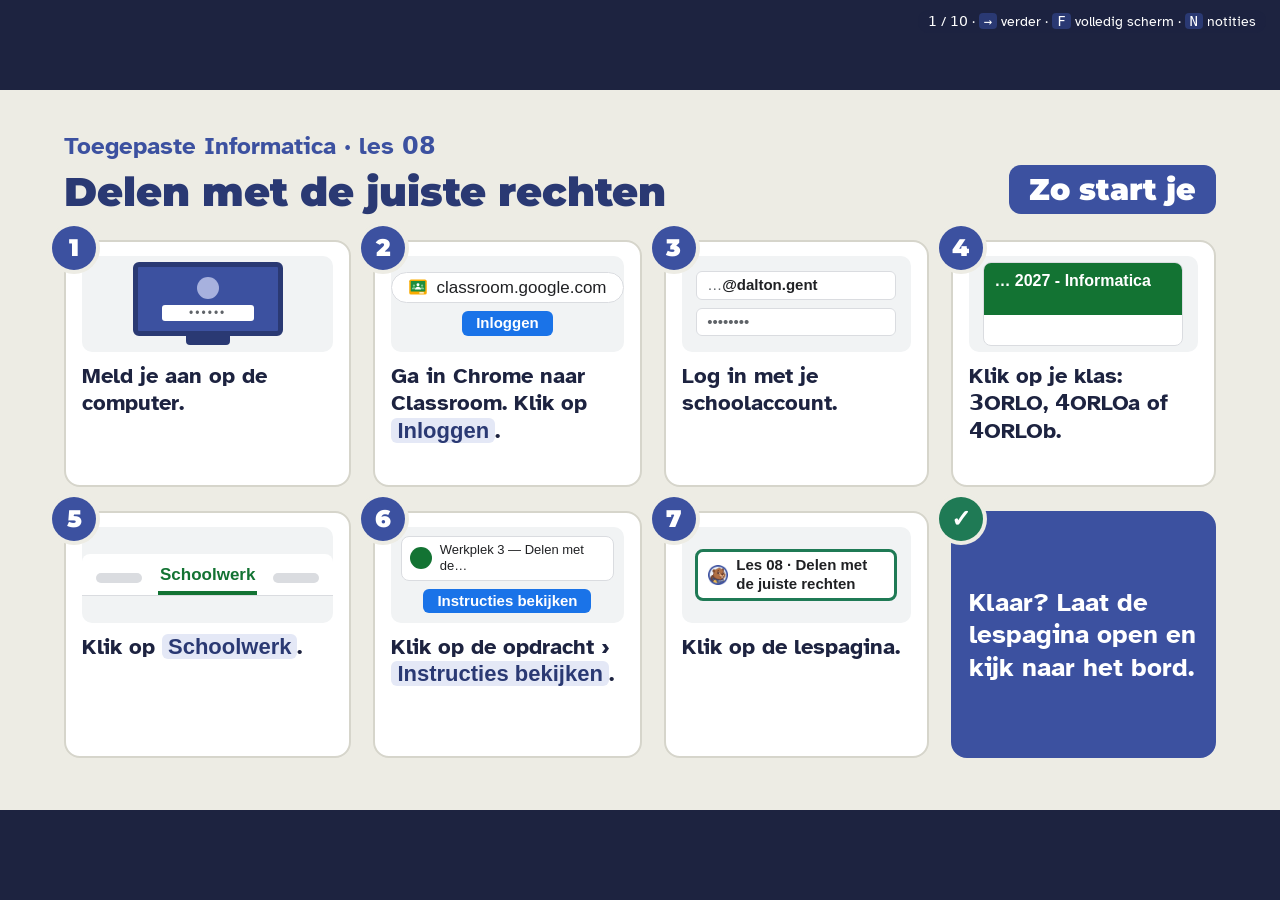
==== commit 8ce0d659: "Logo's voor de opdracht (Classroom), het werkdocument (Google Documenten) en de lespagina (Dalton) C" ====
--- a/presentatie.html
+++ b/presentatie.html
@@ -54,12 +54,12 @@
   </div>
   <ol class="startroute">
     <li><div class="sr-beeld"><div class="pc-scherm"><span class="pc-avatar"></span><span class="pc-veld">••••••</span></div><div class="pc-voet"></div></div><span class="sr-tekst">Meld je aan op de computer.</span></li>
-    <li><div class="sr-beeld"><span class="url-balk">classroom.google.com</span><span class="url-knop">Inloggen</span></div><span class="sr-tekst">Ga in Chrome naar Classroom. Klik op <span class="knop">Inloggen</span>.</span></li>
+    <li><div class="sr-beeld"><span class="url-balk"><img class="logo" src="assets/logos/classroom.svg" alt="">classroom.google.com</span><span class="url-knop">Inloggen</span></div><span class="sr-tekst">Ga in Chrome naar Classroom. Klik op <span class="knop">Inloggen</span>.</span></li>
     <li><div class="sr-beeld"><span class="login-veld">…<b>@dalton.gent</b></span><span class="login-veld">••••••••</span></div><span class="sr-tekst">Log in met je schoolaccount.</span></li>
     <li><div class="sr-beeld"><div class="lesgroep"><span class="lesgroep-kop">… 2027 - Informatica</span></div></div><span class="sr-tekst">Klik op je klas: 3ORLO, 4ORLOa of 4ORLOb.</span></li>
     <li><div class="sr-beeld"><div class="tabs"><span class="tab-grijs"></span><span class="tab-aan">Schoolwerk</span><span class="tab-grijs"></span></div></div><span class="sr-tekst">Klik op <span class="knop">Schoolwerk</span>.</span></li>
     <li><div class="sr-beeld"><span class="opdr-rij"><span class="opdr-ic"></span>Werkplek 3 — Delen met de…</span><span class="opdr-link">Instructies bekijken</span></div><span class="sr-tekst">Klik op de opdracht › <span class="knop">Instructies bekijken</span>.</span></li>
-    <li><div class="sr-beeld"><span class="bijl-chip aan"><span class="bijl-ic"></span>Les 08 · Delen met de juiste rechten</span></div><span class="sr-tekst">Klik op de lespagina.</span></li>
+    <li><div class="sr-beeld"><span class="bijl-chip aan"><img class="logo" src="assets/logos/lespagina.webp" alt="">Les 08 · Delen met de juiste rechten</span></div><span class="sr-tekst">Klik op de lespagina.</span></li>
     <li class="klaar">Klaar? Laat de lespagina open en kijk naar het bord.</li>
   </ol>
   <template class="note">
@@ -230,7 +230,7 @@
     </div>
   </div>
   <p class="klok" style="margin-top:18px;font-size:25px">
-    <strong>Alles staat in de opdracht in Google Classroom</strong> <em>Werkplek 3 — Delen met de juiste rechten</em>: de lespagina, je werkdocument, je Leveringsplanning en het e-mailadres van je leraar.
+    <strong>Alles staat in de opdracht in <span class="met-logo"><img class="logo" src="assets/logos/classroom.svg" alt="">Google Classroom</span></strong> <em>Werkplek 3 — Delen met de juiste rechten</em>: de lespagina, je werkdocument, je Leveringsplanning en het e-mailadres van je leraar.
     Je levert je <strong>werkdocument</strong> en je <strong>planning</strong> in.<br>Adres: jonasdaltongent.github.io/Delen-NovaDepot/<!-- PAS AAN --></p>
   <template class="note">
     <p><strong>Keuzewerktijd.</strong> Laat deze dia staan zolang ze werken. <strong>De kloktijden</strong> komen uit de planning: buiten de les toont de dia de uren van het geplande lesmoment (met de dag en de klas erbij); tijdens dat lesmoment rekent ze vanaf nu tot de bel, min 1 minuut voor de exitvraag. Stap 1 is al samen gedaan (dia 8). Te vroeg getoond, of geef je de les op een ander uur? Druk op <strong>T</strong>: dan rekent de dia vanaf nu tot de bel.</p>
--- a/css/slides.css
+++ b/css/slides.css
@@ -136,3 +136,10 @@
 /* kloktijden op Zo werk je verder (sinds 11-10-2026): js/slides.js rekent ze uit */
 .kloklijst .tijd { font-size: 26px; font-weight: 700; color: var(--navy); margin-left: .35em; white-space: nowrap; }
 .kloklijst li[data-samen] .tijd { color: var(--ok); }
+
+/* Logo's (sinds 11-10-2026, _afspraken/vormgeving-en-techniek.md) */
+.logo { width: 1em; height: 1em; flex-shrink: 0; vertical-align: -.12em; object-fit: contain; }
+.url-balk { display: inline-flex; align-items: center; gap: 8px; }
+.url-balk .logo, .bijl-chip .logo { width: 20px; height: 20px; }
+.met-logo { white-space: nowrap; }
+.met-logo .logo { margin-right: .25em; }
